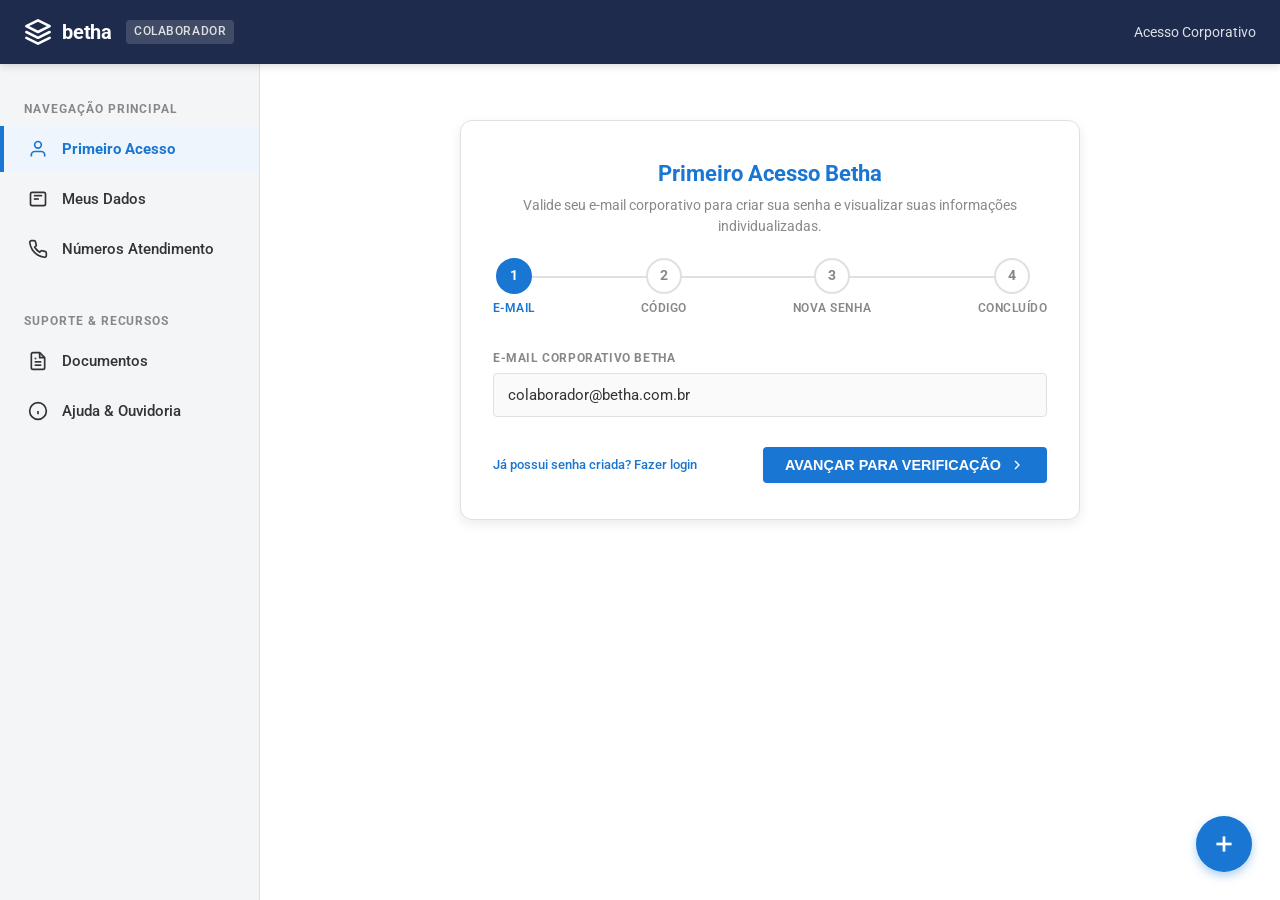
==== index.html @ 30cab4d1 "feat: Etapa 1 - Primeiro Acesso do Colaborador Betha com banco de dados individualizado" ====
<!DOCTYPE html>
<html lang="pt-BR">
<head>
  <meta charset="UTF-8" />
  <meta name="viewport" content="width=device-width, initial-scale=1.0" />
  <meta http-equiv="Cache-Control" content="no-cache, no-store, must-revalidate" />
  <title>Betha Sistemas · Portal Colaborador</title>

  <!-- Google Fonts: Roboto / Inter -->
  <link rel="preconnect" href="https://fonts.googleapis.com" />
  <link rel="preconnect" href="https://fonts.gstatic.com" crossorigin />
  <link href="https://fonts.googleapis.com/css2?family=Roboto:wght@300;400;500;700;900&display=swap" rel="stylesheet" />

  <!-- Estilos Corporativos Betha -->
  <link rel="stylesheet" href="styles.css" />
</head>
<body>

  <!-- ==========================================================================
       1. APP HEADER (NAVBAR - AZUL MARINHO ESCURO #1e2b4d)
       ========================================================================== -->
  <header class="app-header">
    <div class="brand-container">
      <a href="index.html" class="betha-logo">
        <svg viewBox="0 0 24 24" fill="none" stroke="#ffffff" stroke-width="2.2" stroke-linecap="round" stroke-linejoin="round">
          <polygon points="12 2 2 7 12 12 22 7 12 2"></polygon>
          <polyline points="2 17 12 22 22 17"></polyline>
          <polyline points="2 12 12 17 22 12"></polyline>
        </svg>
        <span>betha</span>
      </a>
      <span class="brand-badge">Colaborador</span>
    </div>

    <!-- Badge de Perfil do Usuário Logado ou Visitante -->
    <div class="header-user-info" id="userHeaderContainer">
      <span style="font-size: 0.85rem; opacity: 0.85;">Acesso Corporativo</span>
    </div>
  </header>

  <!-- ==========================================================================
       2. CONTAINER PRINCIPAL (SIDEBAR + CONTENT)
       ========================================================================== -->
  <div class="app-container">

    <!-- MENU LATERAL (SIDEBAR #f4f5f7) -->
    <aside class="sidebar">
      <div class="sidebar-section-title">Navegação Principal</div>
      <ul class="sidebar-menu">
        <li class="sidebar-item active" id="menuItemAcesso">
          <a href="#" id="linkMenuPrimeiroAcesso">
            <svg viewBox="0 0 24 24" fill="none" stroke="currentColor"><path d="M20 21v-2a4 4 0 0 0-4-4H8a4 4 0 0 0-4 4v2"/><circle cx="12" cy="7" r="4"/></svg>
            <span>Primeiro Acesso</span>
          </a>
        </li>
        <li class="sidebar-item" id="menuItemDados">
          <a href="#" id="linkMenuDados">
            <svg viewBox="0 0 24 24" fill="none" stroke="currentColor"><rect x="3" y="4" width="18" height="16" rx="2"/><line x1="7" y1="8" x2="17" y2="8"/><line x1="7" y1="12" x2="13" y2="12"/></svg>
            <span>Meus Dados</span>
          </a>
        </li>
        <li class="sidebar-item" id="menuItemNumeros">
          <a href="#" id="linkMenuNumeros">
            <svg viewBox="0 0 24 24" fill="none" stroke="currentColor"><path d="M22 16.92v3a2 2 0 0 1-2.18 2 19.79 19.79 0 0 1-8.63-3.07 19.5 19.5 0 0 1-6-6 19.79 19.79 0 0 1-3.07-8.67A2 2 0 0 1 4.11 2h3a2 2 0 0 1 2 1.72 12.84 12.84 0 0 0 .7 2.81 2 2 0 0 1-.45 2.11L8.09 9.91a16 16 0 0 0 6 6l1.27-1.27a2 2 0 0 1 2.11-.45 12.84 12.84 0 0 0 2.81.7A2 2 0 0 1 22 16.92z"/></svg>
            <span>Números Atendimento</span>
          </a>
        </li>
      </ul>

      <div class="sidebar-section-title" style="margin-top: 24px;">Suporte & Recursos</div>
      <ul class="sidebar-menu">
        <li class="sidebar-item">
          <a href="#">
            <svg viewBox="0 0 24 24" fill="none" stroke="currentColor"><path d="M14 2H6a2 2 0 0 0-2 2v16a2 2 0 0 0 2 2h12a2 2 0 0 0 2-2V8z"/><polyline points="14 2 14 8 20 8"/><line x1="16" y1="13" x2="8" y2="13"/><line x1="16" y1="17" x2="8" y2="17"/><polyline points="10 9 9 9 8 9"/></svg>
            <span>Documentos</span>
          </a>
        </li>
        <li class="sidebar-item">
          <a href="#">
            <svg viewBox="0 0 24 24" fill="none" stroke="currentColor"><circle cx="12" cy="12" r="10"/><line x1="12" y1="16" x2="12" y2="12"/><line x1="12" y1="8" x2="12.01" y2="8"/></svg>
            <span>Ajuda & Ouvidoria</span>
          </a>
        </li>
      </ul>
    </aside>

    <!-- ÁREA DE CONTEÚDO PRINCIPAL -->
    <main class="main-content">

      <!-- ==========================================================================
           TELA 1: WIZARD DE PRIMEIRO ACESSO (ETAPA 1)
           ========================================================================== -->
      <section id="viewFirstAccess">
        <div class="first-access-wrapper">
          <div class="first-access-card">

            <!-- WIZARD PRIMEIRO ACESSO -->
            <div id="firstAccessWizard" style="display: flex; flex-direction: column; gap: 20px;">
              <div style="text-align: center;">
                <h1 class="page-title" style="font-size: 1.4rem; font-weight: 700; color: #1976d2;">Primeiro Acesso Betha</h1>
                <p class="page-subtitle">Valide seu e-mail corporativo para criar sua senha e visualizar suas informações individualizadas.</p>
              </div>

              <!-- Indicador de Passos (Step Wizard Bar) -->
              <div class="steps-indicator">
                <div class="step-item active" id="stepItem1">
                  <div class="step-number">1</div>
                  <div class="step-label">E-mail</div>
                </div>
                <div class="step-item" id="stepItem2">
                  <div class="step-number">2</div>
                  <div class="step-label">Código</div>
                </div>
                <div class="step-item" id="stepItem3">
                  <div class="step-number">3</div>
                  <div class="step-label">Nova Senha</div>
                </div>
                <div class="step-item" id="stepItem4">
                  <div class="step-number">4</div>
                  <div class="step-label">Concluído</div>
                </div>
              </div>

              <!-- PASSO 1: E-MAIL CORPORATIVO BETHA -->
              <div id="stepContainer1">
                <div class="form-group">
                  <label class="form-label" for="inputEmail">E-mail Corporativo Betha</label>
                  <input type="email" id="inputEmail" class="form-control" placeholder="exemplo@betha.com.br" value="colaborador@betha.com.br" />
                  <div id="emailErrorMsg" style="color: #d32f2f; font-size: 0.78rem; margin-top: 4px; font-weight: 500;"></div>
                </div>

                <div style="display: flex; align-items: center; justify-content: space-between; margin-top: 10px;">
                  <a href="#" id="linkSwitchToLogin" style="font-size: 0.84rem; color: #1976d2; text-decoration: none; font-weight: 500;">Já possui senha criada? Fazer login</a>
                  <button type="button" id="btnStep1Next" class="btn-primary">
                    AVANÇAR PARA VERIFICAÇÃO
                    <svg width="16" height="16" viewBox="0 0 24 24" fill="none" stroke="currentColor" stroke-width="2"><polyline points="9 18 15 12 9 6"/></svg>
                  </button>
                </div>
              </div>

              <!-- PASSO 2: CÓDIGO DE VERIFICAÇÃO OTP -->
              <div id="stepContainer2" style="display: none;">
                <div class="otp-demo-hint" id="otpHintBox">
                  <svg width="20" height="20" viewBox="0 0 24 24" fill="none" stroke="currentColor" stroke-width="2"><circle cx="12" cy="12" r="10"/><line x1="12" y1="16" x2="12" y2="12"/><line x1="12" y1="8" x2="12.01" y2="8"/></svg>
                  <div>
                    <strong>Código enviado!</strong> Para fins de validação no ambiente de testes, utilize o código: <strong id="otpCodeSpan" style="font-size: 1.1rem; color: #1565c0; text-decoration: underline;">------</strong>
                  </div>
                </div>

                <div class="form-group" style="margin-top: 16px;">
                  <label class="form-label" for="inputOtp">Código de 6 dígitos</label>
                  <input type="text" id="inputOtp" class="form-control" placeholder="000000" maxlength="6" style="letter-spacing: 0.25em; text-align: center; font-size: 1.2rem; font-weight: 700;" />
                </div>

                <div style="display: flex; align-items: center; justify-content: space-between;">
                  <button type="button" id="btnResendOtp" class="btn-outline" style="font-size: 0.8rem;">Reenviar Código</button>
                  <button type="button" id="btnStep2Next" class="btn-primary">
                    VERIFICAR CÓDIGO
                  </button>
                </div>
              </div>

              <!-- PASSO 3: CRIAR NOVA SENHA -->
              <div id="stepContainer3" style="display: none;">
                <div class="form-group">
                  <label class="form-label" for="inputSenha">Nova Senha</label>
                  <input type="password" id="inputSenha" class="form-control" placeholder="Mínimo 8 caracteres" />
                  
                  <!-- Medidor de Força -->
                  <div class="password-strength-container">
                    <div class="strength-bar-track">
                      <div class="strength-bar-fill" id="strengthBarFill"></div>
                    </div>
                    <div class="strength-text" id="strengthText">Digite uma senha com letras, números e caracteres especiais.</div>
                  </div>
                </div>

                <div class="form-group">
                  <label class="form-label" for="inputConfirmarSenha">Confirmar Nova Senha</label>
                  <input type="password" id="inputConfirmarSenha" class="form-control" placeholder="Repita a senha criada" />
                  <div id="pwdErrorMsg" style="color: #d32f2f; font-size: 0.78rem; margin-top: 4px; font-weight: 500;"></div>
                </div>

                <button type="button" id="btnStep3Next" class="btn-primary" style="width: 100%; margin-top: 10px;">
                  CRIAR E ATIVAR MINHA SENHA
                </button>
              </div>

              <!-- PASSO 4: CONCLUSÃO E DADOS CADASTRADOS -->
              <div id="stepContainer4" style="display: none; text-align: center;">
                <div style="width: 64px; height: 64px; border-radius: 50%; background: #e8f5e9; color: #2e7d32; display: flex; align-items: center; justify-content: center; margin: 0 auto 16px;">
                  <svg width="36" height="36" viewBox="0 0 24 24" fill="none" stroke="currentColor" stroke-width="2.5"><polyline points="20 6 9 17 4 12"/></svg>
                </div>
                <h2 style="font-size: 1.25rem; color: #2e7d32; font-weight: 700;">Primeiro Acesso Concluído!</h2>
                <p style="font-size: 0.88rem; color: #666; margin-top: 4px;">Sua senha foi ativada com sucesso e seus dados foram vinculados ao banco da Betha Sistemas.</p>

                <!-- Box dos dados individualizados salvas -->
                <div id="createdProfileDetails"></div>

                <button type="button" id="btnGoToDashboard" class="btn-primary" style="width: 100%; margin-top: 20px;">
                  ACESSAR MEU PAINEL DO COLABORADOR
                </button>
              </div>
            </div>

            <!-- TELA DE LOGIN REGULAR -->
            <div id="loginFormContainer" style="display: none; flex-direction: column; gap: 18px;">
              <div style="text-align: center;">
                <h1 class="page-title" style="font-size: 1.4rem; font-weight: 700; color: #1976d2;">Entrar no Portal Betha</h1>
                <p class="page-subtitle">Acesse com seu e-mail corporativo e senha cadastrada.</p>
              </div>

              <div class="form-group">
                <label class="form-label" for="inputLoginEmail">E-mail Corporativo</label>
                <input type="email" id="inputLoginEmail" class="form-control" placeholder="seu.email@betha.com.br" value="colaborador@betha.com.br" />
              </div>

              <div class="form-group">
                <label class="form-label" for="inputLoginSenha">Senha</label>
                <input type="password" id="inputLoginSenha" class="form-control" placeholder="Digite sua senha" />
                <div id="loginErrorMsg" style="color: #d32f2f; font-size: 0.78rem; margin-top: 4px; font-weight: 500;"></div>
              </div>

              <button type="button" id="btnDoLogin" class="btn-primary" style="width: 100%;">
                ENTRAR
              </button>

              <div style="text-align: center; margin-top: 8px;">
                <a href="#" id="linkSwitchToFirstAccess" style="font-size: 0.84rem; color: #1976d2; text-decoration: none;">É seu primeiro acesso? Clique aqui para criar sua senha.</a>
              </div>
            </div>

          </div>
        </div>
      </section>

      <!-- ==========================================================================
           TELA 2: PAINEL DO COLABORADOR (DASHBOARD PÓS-LOGIN)
           ========================================================================== -->
      <section id="viewDashboard" style="display: none; flex-direction: column; gap: 28px;">
        <div class="page-title-row">
          <div>
            <h1 class="page-title">Painel do Colaborador</h1>
            <p class="page-subtitle">Visualize seus dados contratuais individualizados e números de atendimento.</p>
          </div>
          <button class="btn-outline">
            <svg width="16" height="16" viewBox="0 0 24 24" fill="none" stroke="currentColor" stroke-width="2"><path d="M21 15v4a2 2 0 0 1-2 2H5a2 2 0 0 1-2-2v-4"/><polyline points="7 10 12 15 17 10"/><line x1="12" y1="15" x2="12" y2="3"/></svg>
            EXPORTAR DADOS
          </button>
        </div>

        <!-- CARDS DE INFORMAÇÕES INDIVIDUALIZADAS (BANCO DE DADOS BETHA) -->
        <div class="profile-card-grid">
          <div class="info-card">
            <div class="info-card-label">Colaborador / E-mail</div>
            <div class="info-card-value" id="dashNomeColaborador">--</div>
            <div class="info-card-sub" id="dashEmailColaborador">--</div>
          </div>

          <div class="info-card">
            <div class="info-card-label">Cargo & Gestor Direto</div>
            <div class="info-card-value" id="dashCargoColaborador">--</div>
            <div class="info-card-sub">Gestor: <strong id="dashGestorColaborador">--</strong></div>
          </div>

          <div class="info-card">
            <div class="info-card-label">Departamento / Unidade</div>
            <div class="info-card-value" id="dashDeptColaborador">--</div>
            <div class="info-card-sub" id="dashUnidadeColaborador">--</div>
          </div>

          <div class="info-card">
            <div class="info-card-label">Contato & Ramal Interno</div>
            <div class="info-card-value" id="dashTelefoneColaborador">--</div>
            <div class="info-card-sub">Matriz Betha Sistemas</div>
          </div>
        </div>

        <!-- CENTRAL DE NÚMEROS DE ATENDIMENTO BETHA -->
        <div class="numbers-table-card">
          <div style="padding: 20px 24px; border-bottom: 1px solid #e0e0e0; display: flex; align-items: center; justify-content: space-between; flex-wrap: wrap; gap: 12px;">
            <div>
              <h2 style="font-size: 1.1rem; font-weight: 700; color: #1e2b4d;">Números de Atendimento Betha</h2>
              <p style="font-size: 0.82rem; color: #888;">Canais de comunicação e suporte do colaborador.</p>
            </div>

            <!-- Campo de Busca Underline Clean -->
            <div class="search-box-container">
              <input type="text" id="dashSearchInput" class="search-input" placeholder="O que você está buscando?" />
              <svg class="search-icon" width="18" height="18" viewBox="0 0 24 24" fill="none" stroke="currentColor" stroke-width="2"><circle cx="11" cy="11" r="8"/><line x1="21" y1="21" x2="16.65" y2="16.65"/></svg>
            </div>
          </div>

          <table class="numbers-table">
            <thead>
              <tr>
                <th>SETOR / SOLUÇÃO BETHA</th>
                <th>TELEFONE DE ATENDIMENTO</th>
                <th>RAMAL</th>
                <th>HORÁRIO DE FUNCIONAMENTO</th>
              </tr>
            </thead>
            <tbody id="numbersTableBody">
              <!-- Renderizado dinamicamente via JS -->
            </tbody>
          </table>
        </div>
      </section>

    </main>
  </div>

  <!-- FLOATING ACTION BUTTON (FAB - CANTO INFERIOR DIREITO) -->
  <button class="fab-btn" title="Nova Solicitação / Suporte" onclick="alert('Central de Solicitações do Colaborador Betha');">
    <svg viewBox="0 0 24 24" fill="none" stroke="currentColor" stroke-width="2.5"><line x1="12" y1="5" x2="12" y2="19"/><line x1="5" y1="12" x2="19" y2="12"/></svg>
  </button>

  <!-- SCRIPTS DA APLICAÇÃO -->
  <script src="db.js"></script>
  <script src="app.js"></script>
</body>
</html>
---- styles.css ----
/* ==========================================================================
   Betha Sistemas — Portal Colaborador & Dashboard
   Design System conforme Engenharia Reversa Betha UI (Material Design / Clean)
   ========================================================================== */

:root {
  /* Paleta Corporativa Betha */
  --navbar-bg: #1e2b4d;
  --navbar-text: #ffffff;
  --sidebar-bg: #f4f5f7;
  --sidebar-border: #e0e0e0;
  --main-bg: #ffffff;
  
  /* Cores de Destaque / Ação */
  --primary: #1976d2;
  --primary-hover: #1565c0;
  --primary-light: #e3f2fd;
  
  /* Tipografia & Neutros */
  --text-main: #333333;
  --text-secondary: #888888;
  --text-muted: #9e9e9e;
  --border-color: #e0e0e0;
  --input-bg: #fafafa;
  
  /* Status & Medidor de Senha */
  --c-success: #2e7d32;
  --c-warning: #ed6c02;
  --c-danger: #d32f2f;
  
  /* Sombras & Efeitos */
  --shadow-sm: 0 2px 4px rgba(0,0,0,0.04);
  --shadow-md: 0 4px 12px rgba(0,0,0,0.08);
  --shadow-fab: 0 4px 10px rgba(25, 118, 210, 0.35);
  --radius-sm: 4px;
  --radius-md: 8px;
  --radius-lg: 12px;
  --transition: all 0.2s cubic-bezier(0.4, 0, 0.2, 1);
}

* {
  box-sizing: border-box;
  margin: 0;
  padding: 0;
}

body {
  font-family: 'Roboto', 'Inter', -apple-system, BlinkMacSystemFont, "Segoe UI", sans-serif;
  background-color: var(--sidebar-bg);
  color: var(--text-main);
  min-height: 100vh;
  display: flex;
  flex-direction: column;
  line-height: 1.5;
  -webkit-font-smoothing: antialiased;
}

/* ==========================================================================
   1. Header Bar (App Bar) — Azul Marinho Escuro (#1e2b4d)
   ========================================================================== */
.app-header {
  width: 100%;
  height: 64px;
  background-color: var(--navbar-bg);
  color: var(--navbar-text);
  display: flex;
  align-items: center;
  justify-content: space-between;
  padding: 0 24px;
  position: sticky;
  top: 0;
  z-index: 100;
  box-shadow: 0 2px 8px rgba(0,0,0,0.15);
}

.brand-container {
  display: flex;
  align-items: center;
  gap: 14px;
}

.betha-logo {
  display: flex;
  align-items: center;
  gap: 10px;
  font-weight: 700;
  font-size: 1.25rem;
  color: var(--navbar-text);
  text-decoration: none;
  letter-spacing: -0.01em;
}

.betha-logo svg {
  width: 28px;
  height: 28px;
}

.brand-badge {
  background: rgba(255, 255, 255, 0.15);
  color: #e0e0e0;
  padding: 3px 8px;
  border-radius: var(--radius-sm);
  font-size: 0.72rem;
  font-weight: 500;
  text-transform: uppercase;
  letter-spacing: 0.05em;
}

.header-user-info {
  display: flex;
  align-items: center;
  gap: 16px;
}

.user-profile-badge {
  display: flex;
  align-items: center;
  gap: 10px;
  font-size: 0.88rem;
  background: rgba(255, 255, 255, 0.08);
  padding: 6px 14px;
  border-radius: 20px;
  border: 1px solid rgba(255, 255, 255, 0.12);
}

.avatar-circle {
  width: 32px;
  height: 32px;
  border-radius: 50%;
  background: var(--primary);
  color: #ffffff;
  display: flex;
  align-items: center;
  justify-content: center;
  font-weight: 700;
  font-size: 0.85rem;
}

.btn-header-logout {
  background: transparent;
  border: 1px solid rgba(255, 255, 255, 0.3);
  color: #ffffff;
  padding: 6px 12px;
  border-radius: var(--radius-sm);
  font-size: 0.8rem;
  cursor: pointer;
  transition: var(--transition);
  display: flex;
  align-items: center;
  gap: 6px;
}

.btn-header-logout:hover {
  background: rgba(255, 255, 255, 0.15);
  border-color: #ffffff;
}

/* ==========================================================================
   2. Container Principal (Sidebar + Main Content)
   ========================================================================== */
.app-container {
  display: flex;
  flex: 1;
  min-height: calc(100vh - 64px);
}

/* Sidebar Menu (Esquerda) */
.sidebar {
  width: 260px;
  background-color: var(--sidebar-bg);
  border-right: 1px solid var(--sidebar-border);
  display: flex;
  flex-direction: column;
  padding: 20px 0;
  flex-shrink: 0;
}

.sidebar-menu {
  list-style: none;
  display: flex;
  flex-direction: column;
  gap: 4px;
}

.sidebar-item a {
  display: flex;
  align-items: center;
  gap: 14px;
  padding: 12px 24px;
  color: var(--text-main);
  text-decoration: none;
  font-size: 0.92rem;
  font-weight: 500;
  transition: var(--transition);
  border-left: 4px solid transparent;
}

.sidebar-item a:hover {
  background-color: rgba(25, 118, 210, 0.06);
  color: var(--primary);
}

.sidebar-item.active a {
  background-color: #eef5fc;
  color: var(--primary);
  border-left: 4px solid var(--primary);
  font-weight: 700;
}

.sidebar-item svg {
  width: 20px;
  height: 20px;
  stroke-width: 2;
  color: inherit;
}

.sidebar-section-title {
  font-size: 0.75rem;
  font-weight: 700;
  color: var(--text-secondary);
  text-transform: uppercase;
  letter-spacing: 0.08em;
  padding: 16px 24px 8px;
}

/* Main Content Area (Direita) */
.main-content {
  flex: 1;
  background-color: var(--main-bg);
  padding: 36px 40px;
  display: flex;
  flex-direction: column;
  gap: 28px;
  position: relative;
  overflow-y: auto;
}

.page-title-row {
  display: flex;
  align-items: center;
  justify-content: space-between;
  border-bottom: 1px solid var(--border-color);
  padding-bottom: 16px;
}

.page-title {
  font-size: 1.5rem; /* 24px */
  font-weight: 500;
  color: var(--text-main);
}

.page-subtitle {
  font-size: 0.9rem;
  color: var(--text-secondary);
  margin-top: 4px;
}

/* ==========================================================================
   3. Botões e Componentes de Ação
   ========================================================================== */

/* Botão Outline (Padrão Betha) */
.btn-outline {
  background: transparent;
  border: 1px solid #ccc;
  color: var(--text-main);
  padding: 9px 18px;
  border-radius: var(--radius-sm);
  font-size: 0.88rem;
  font-weight: 500;
  cursor: pointer;
  transition: var(--transition);
  display: inline-flex;
  align-items: center;
  gap: 8px;
}

.btn-outline:hover {
  border-color: var(--primary);
  color: var(--primary);
  background-color: rgba(25, 118, 210, 0.04);
}

/* Botão Primário (Solid Blue) */
.btn-primary {
  background-color: var(--primary);
  color: #ffffff;
  border: none;
  padding: 10px 22px;
  border-radius: var(--radius-sm);
  font-size: 0.9rem;
  font-weight: 600;
  cursor: pointer;
  transition: var(--transition);
  box-shadow: var(--shadow-sm);
  display: inline-flex;
  align-items: center;
  justify-content: center;
  gap: 8px;
}

.btn-primary:hover {
  background-color: var(--primary-hover);
  box-shadow: 0 4px 8px rgba(25, 118, 210, 0.25);
}

.btn-primary:disabled {
  background-color: #bdbdbd;
  cursor: not-allowed;
  box-shadow: none;
}

/* Floating Action Button (FAB - Canto inferior direito) */
.fab-btn {
  position: fixed;
  bottom: 28px;
  right: 28px;
  width: 56px;
  height: 56px;
  border-radius: 50%;
  background-color: var(--primary);
  color: #ffffff;
  border: none;
  cursor: pointer;
  box-shadow: var(--shadow-fab);
  display: flex;
  align-items: center;
  justify-content: center;
  transition: transform 0.2s ease, background-color 0.2s ease;
  z-index: 90;
}

.fab-btn:hover {
  transform: scale(1.08);
  background-color: var(--primary-hover);
}

.fab-btn svg {
  width: 26px;
  height: 26px;
}

/* ==========================================================================
   4. Formulários, Inputs & Labels Maiúsculos
   ========================================================================== */
.form-group {
  display: flex;
  flex-direction: column;
  gap: 6px;
  margin-bottom: 20px;
}

.form-label {
  font-size: 0.75rem; /* 12px */
  font-weight: 700;
  color: var(--text-secondary);
  text-transform: uppercase;
  letter-spacing: 0.05em;
}

.form-control {
  width: 100%;
  padding: 12px 14px;
  border: 1px solid var(--border-color);
  border-radius: var(--radius-sm);
  font-size: 0.95rem;
  font-family: inherit;
  background-color: var(--input-bg);
  color: var(--text-main);
  outline: none;
  transition: var(--transition);
}

.form-control:focus {
  border-color: var(--primary);
  background-color: #ffffff;
  box-shadow: 0 0 0 3px rgba(25, 118, 210, 0.12);
}

/* Campo de Busca Betha (Underline Clean) */
.search-box-container {
  position: relative;
  width: 100%;
  max-width: 450px;
}

.search-input {
  width: 100%;
  padding: 10px 40px 10px 14px;
  border: none;
  border-bottom: 2px solid var(--border-color);
  background: transparent;
  font-size: 0.95rem;
  outline: none;
  transition: var(--transition);
}

.search-input:focus {
  border-bottom-color: var(--primary);
}

.search-icon {
  position: absolute;
  right: 12px;
  top: 50%;
  transform: translateY(-50%);
  color: var(--text-secondary);
  pointer-events: none;
}

/* ==========================================================================
   5. Card de Primeiro Acesso (Etapa 1) — Wizard de Passos
   ========================================================================== */
.first-access-wrapper {
  max-width: 620px;
  margin: 20px auto 40px;
  width: 100%;
}

.first-access-card {
  background: #ffffff;
  border: 1px solid var(--border-color);
  border-radius: var(--radius-lg);
  box-shadow: var(--shadow-md);
  padding: 36px 32px;
  display: flex;
  flex-direction: column;
  gap: 24px;
}

/* Progress Step Wizard Indicator */
.steps-indicator {
  display: flex;
  align-items: center;
  justify-content: space-between;
  position: relative;
  margin-bottom: 12px;
}

.steps-indicator::before {
  content: '';
  position: absolute;
  top: 18px;
  left: 30px;
  right: 30px;
  height: 2px;
  background-color: var(--border-color);
  z-index: 1;
}

.step-item {
  display: flex;
  flex-direction: column;
  align-items: center;
  gap: 6px;
  z-index: 2;
  position: relative;
}

.step-number {
  width: 36px;
  height: 36px;
  border-radius: 50%;
  background-color: #ffffff;
  border: 2px solid var(--border-color);
  color: var(--text-secondary);
  display: flex;
  align-items: center;
  justify-content: center;
  font-weight: 700;
  font-size: 0.9rem;
  transition: var(--transition);
}

.step-item.active .step-number {
  border-color: var(--primary);
  background-color: var(--primary);
  color: #ffffff;
}

.step-item.completed .step-number {
  border-color: var(--c-success);
  background-color: var(--c-success);
  color: #ffffff;
}

.step-label {
  font-size: 0.72rem;
  font-weight: 600;
  color: var(--text-secondary);
  text-transform: uppercase;
  letter-spacing: 0.04em;
}

.step-item.active .step-label {
  color: var(--primary);
}

/* Medidor de Força de Senha */
.password-strength-container {
  margin-top: 8px;
  display: flex;
  flex-direction: column;
  gap: 4px;
}

.strength-bar-track {
  width: 100%;
  height: 6px;
  background-color: #e0e0e0;
  border-radius: 3px;
  overflow: hidden;
}

.strength-bar-fill {
  height: 100%;
  width: 0%;
  transition: width 0.3s ease, background-color 0.3s ease;
}

.strength-text {
  font-size: 0.75rem;
  font-weight: 600;
  color: var(--text-secondary);
}

/* Dica de OTP de teste */
.otp-demo-hint {
  background: var(--primary-light);
  border: 1px solid rgba(25, 118, 210, 0.2);
  padding: 12px 16px;
  border-radius: var(--radius-sm);
  font-size: 0.85rem;
  color: var(--primary-hover);
  display: flex;
  align-items: center;
  gap: 10px;
}

/* ==========================================================================
   6. Painel de Dados Individualizados do Colaborador
   ========================================================================== */
.profile-card-grid {
  display: grid;
  grid-template-columns: repeat(auto-fit, minmax(280px, 1fr));
  gap: 20px;
}

.info-card {
  background: #ffffff;
  border: 1px solid var(--border-color);
  border-radius: var(--radius-md);
  padding: 20px 24px;
  box-shadow: var(--shadow-sm);
  display: flex;
  flex-direction: column;
  gap: 8px;
}

.info-card-label {
  font-size: 0.75rem;
  font-weight: 700;
  color: var(--text-secondary);
  text-transform: uppercase;
  letter-spacing: 0.05em;
}

.info-card-value {
  font-size: 1.1rem;
  font-weight: 600;
  color: var(--text-main);
}

.info-card-sub {
  font-size: 0.82rem;
  color: var(--text-muted);
}

/* Tabela / Lista de Números de Atendimento */
.numbers-table-card {
  background: #ffffff;
  border: 1px solid var(--border-color);
  border-radius: var(--radius-md);
  box-shadow: var(--shadow-sm);
  overflow: hidden;
}

.numbers-table {
  width: 100%;
  border-collapse: collapse;
  text-align: left;
}

.numbers-table th {
  background-color: var(--sidebar-bg);
  font-size: 0.75rem;
  font-weight: 700;
  color: var(--text-secondary);
  text-transform: uppercase;
  letter-spacing: 0.05em;
  padding: 14px 20px;
  border-bottom: 1px solid var(--border-color);
}

.numbers-table td {
  padding: 16px 20px;
  border-bottom: 1px solid var(--border-color);
  font-size: 0.9rem;
}

.numbers-table tr:last-child td {
  border-bottom: none;
}

.badge-horario {
  background: #eef5fc;
  color: var(--primary);
  padding: 4px 8px;
  border-radius: var(--radius-sm);
  font-size: 0.78rem;
  font-weight: 500;
}

/* State Vazio (Empty State) */
.empty-state {
  text-align: center;
  padding: 48px 20px;
  color: var(--text-secondary);
}

.empty-state svg {
  width: 56px;
  height: 56px;
  stroke: var(--text-muted);
  margin-bottom: 12px;
}

.empty-state-title {
  font-size: 1.1rem;
  font-weight: 500;
  color: var(--text-main);
  margin-bottom: 4px;
}

.empty-state-text {
  font-size: 0.88rem;
  color: var(--text-secondary);
}

/* Toast Notifications */
.toast-notification {
  position: fixed;
  bottom: 24px;
  left: 50%;
  transform: translateX(-50%) translateY(100px);
  background: #2e3b52;
  color: #ffffff;
  padding: 12px 24px;
  border-radius: 30px;
  font-size: 0.88rem;
  box-shadow: 0 6px 16px rgba(0,0,0,0.2);
  transition: transform 0.3s cubic-bezier(0.175, 0.885, 0.32, 1.275);
  z-index: 1000;
  display: flex;
  align-items: center;
  gap: 10px;
}

.toast-notification.show {
  transform: translateX(-50%) translateY(0);
}

/* Responsividade */
@media (max-width: 768px) {
  .app-container {
    flex-direction: column;
  }
  .sidebar {
    width: 100%;
    border-right: none;
    border-bottom: 1px solid var(--border-color);
  }
  .main-content {
    padding: 20px 16px;
  }
  .first-access-card {
    padding: 24px 18px;
  }
}
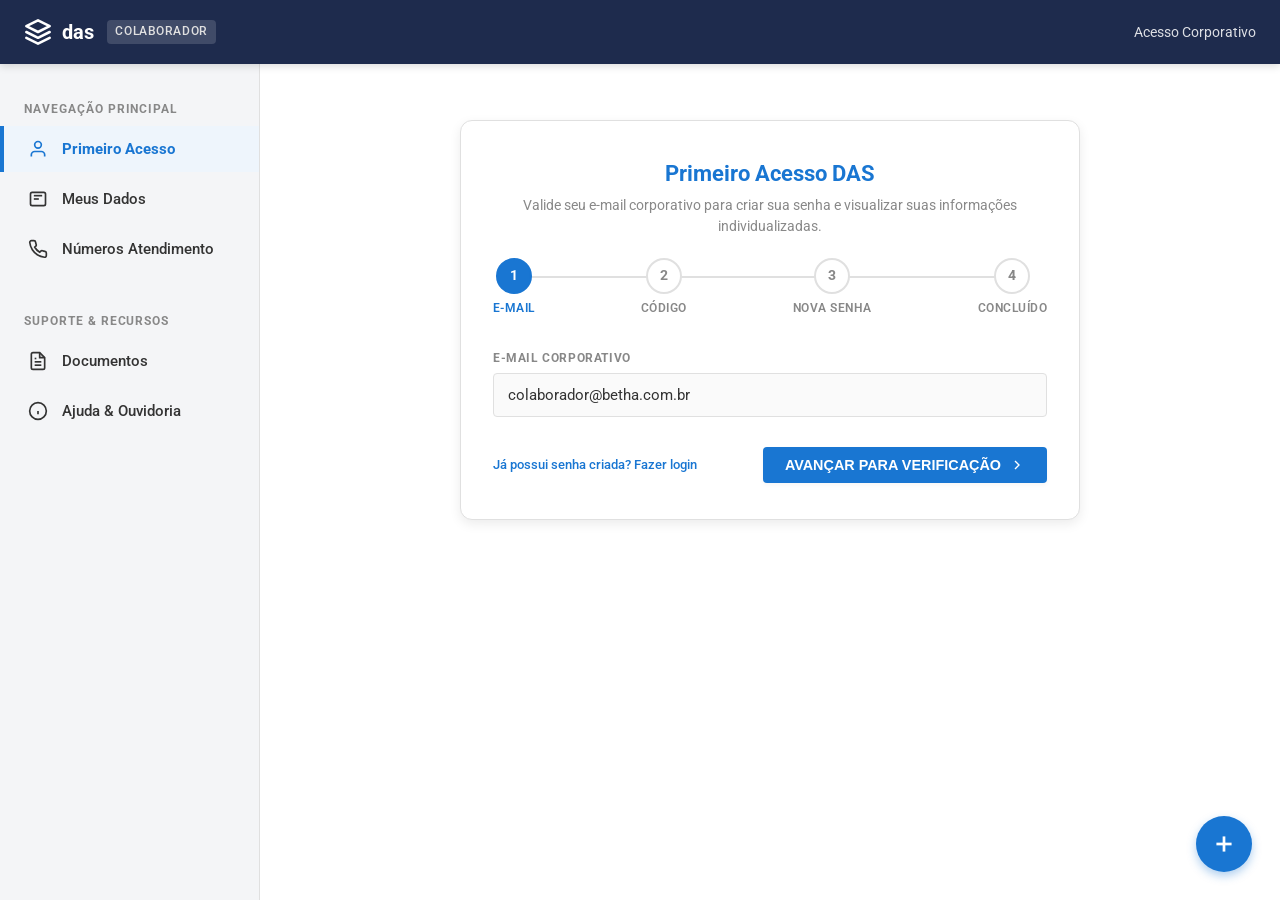
==== commit 33265cce: "style: atualiza marca de Betha para DAS no header e portal" ====
--- a/index.html
+++ b/index.html
@@ -4,14 +4,14 @@
   <meta charset="UTF-8" />
   <meta name="viewport" content="width=device-width, initial-scale=1.0" />
   <meta http-equiv="Cache-Control" content="no-cache, no-store, must-revalidate" />
-  <title>Betha Sistemas · Portal Colaborador</title>
+  <title>DAS · Portal Colaborador</title>
 
   <!-- Google Fonts: Roboto / Inter -->
   <link rel="preconnect" href="https://fonts.googleapis.com" />
   <link rel="preconnect" href="https://fonts.gstatic.com" crossorigin />
   <link href="https://fonts.googleapis.com/css2?family=Roboto:wght@300;400;500;700;900&display=swap" rel="stylesheet" />
 
-  <!-- Estilos Corporativos Betha -->
+  <!-- Estilos Corporativos DAS -->
   <link rel="stylesheet" href="styles.css" />
 </head>
 <body>
@@ -27,7 +27,7 @@
           <polyline points="2 17 12 22 22 17"></polyline>
           <polyline points="2 12 12 17 22 12"></polyline>
         </svg>
-        <span>betha</span>
+        <span>das</span>
       </a>
       <span class="brand-badge">Colaborador</span>
     </div>
@@ -97,7 +97,7 @@
             <!-- WIZARD PRIMEIRO ACESSO -->
             <div id="firstAccessWizard" style="display: flex; flex-direction: column; gap: 20px;">
               <div style="text-align: center;">
-                <h1 class="page-title" style="font-size: 1.4rem; font-weight: 700; color: #1976d2;">Primeiro Acesso Betha</h1>
+                <h1 class="page-title" style="font-size: 1.4rem; font-weight: 700; color: #1976d2;">Primeiro Acesso DAS</h1>
                 <p class="page-subtitle">Valide seu e-mail corporativo para criar sua senha e visualizar suas informações individualizadas.</p>
               </div>
 
@@ -121,10 +121,10 @@
                 </div>
               </div>
 
-              <!-- PASSO 1: E-MAIL CORPORATIVO BETHA -->
+              <!-- PASSO 1: E-MAIL CORPORATIVO -->
               <div id="stepContainer1">
                 <div class="form-group">
-                  <label class="form-label" for="inputEmail">E-mail Corporativo Betha</label>
+                  <label class="form-label" for="inputEmail">E-mail Corporativo</label>
                   <input type="email" id="inputEmail" class="form-control" placeholder="exemplo@betha.com.br" value="colaborador@betha.com.br" />
                   <div id="emailErrorMsg" style="color: #d32f2f; font-size: 0.78rem; margin-top: 4px; font-weight: 500;"></div>
                 </div>
@@ -192,7 +192,7 @@
                   <svg width="36" height="36" viewBox="0 0 24 24" fill="none" stroke="currentColor" stroke-width="2.5"><polyline points="20 6 9 17 4 12"/></svg>
                 </div>
                 <h2 style="font-size: 1.25rem; color: #2e7d32; font-weight: 700;">Primeiro Acesso Concluído!</h2>
-                <p style="font-size: 0.88rem; color: #666; margin-top: 4px;">Sua senha foi ativada com sucesso e seus dados foram vinculados ao banco da Betha Sistemas.</p>
+                <p style="font-size: 0.88rem; color: #666; margin-top: 4px;">Sua senha foi ativada com sucesso e seus dados foram vinculados ao banco DAS.</p>
 
                 <!-- Box dos dados individualizados salvas -->
                 <div id="createdProfileDetails"></div>
@@ -206,7 +206,7 @@
             <!-- TELA DE LOGIN REGULAR -->
             <div id="loginFormContainer" style="display: none; flex-direction: column; gap: 18px;">
               <div style="text-align: center;">
-                <h1 class="page-title" style="font-size: 1.4rem; font-weight: 700; color: #1976d2;">Entrar no Portal Betha</h1>
+                <h1 class="page-title" style="font-size: 1.4rem; font-weight: 700; color: #1976d2;">Entrar no Portal DAS</h1>
                 <p class="page-subtitle">Acesse com seu e-mail corporativo e senha cadastrada.</p>
               </div>
 
@@ -240,7 +240,7 @@
       <section id="viewDashboard" style="display: none; flex-direction: column; gap: 28px;">
         <div class="page-title-row">
           <div>
-            <h1 class="page-title">Painel do Colaborador</h1>
+            <h1 class="page-title">Painel do Colaborador DAS</h1>
             <p class="page-subtitle">Visualize seus dados contratuais individualizados e números de atendimento.</p>
           </div>
           <button class="btn-outline">
@@ -249,7 +249,7 @@
           </button>
         </div>
 
-        <!-- CARDS DE INFORMAÇÕES INDIVIDUALIZADAS (BANCO DE DADOS BETHA) -->
+        <!-- CARDS DE INFORMAÇÕES INDIVIDUALIZADAS (BANCO DE DADOS DAS) -->
         <div class="profile-card-grid">
           <div class="info-card">
             <div class="info-card-label">Colaborador / E-mail</div>
@@ -272,15 +272,15 @@
           <div class="info-card">
             <div class="info-card-label">Contato & Ramal Interno</div>
             <div class="info-card-value" id="dashTelefoneColaborador">--</div>
-            <div class="info-card-sub">Matriz Betha Sistemas</div>
+            <div class="info-card-sub">Matriz DAS</div>
           </div>
         </div>
 
-        <!-- CENTRAL DE NÚMEROS DE ATENDIMENTO BETHA -->
+        <!-- CENTRAL DE NÚMEROS DE ATENDIMENTO DAS -->
         <div class="numbers-table-card">
           <div style="padding: 20px 24px; border-bottom: 1px solid #e0e0e0; display: flex; align-items: center; justify-content: space-between; flex-wrap: wrap; gap: 12px;">
             <div>
-              <h2 style="font-size: 1.1rem; font-weight: 700; color: #1e2b4d;">Números de Atendimento Betha</h2>
+              <h2 style="font-size: 1.1rem; font-weight: 700; color: #1e2b4d;">Números de Atendimento DAS</h2>
               <p style="font-size: 0.82rem; color: #888;">Canais de comunicação e suporte do colaborador.</p>
             </div>
 
@@ -294,7 +294,7 @@
           <table class="numbers-table">
             <thead>
               <tr>
-                <th>SETOR / SOLUÇÃO BETHA</th>
+                <th>SETOR / SOLUÇÃO DAS</th>
                 <th>TELEFONE DE ATENDIMENTO</th>
                 <th>RAMAL</th>
                 <th>HORÁRIO DE FUNCIONAMENTO</th>
@@ -311,7 +311,7 @@
   </div>
 
   <!-- FLOATING ACTION BUTTON (FAB - CANTO INFERIOR DIREITO) -->
-  <button class="fab-btn" title="Nova Solicitação / Suporte" onclick="alert('Central de Solicitações do Colaborador Betha');">
+  <button class="fab-btn" title="Nova Solicitação / Suporte" onclick="alert('Central de Solicitações do Colaborador DAS');">
     <svg viewBox="0 0 24 24" fill="none" stroke="currentColor" stroke-width="2.5"><line x1="12" y1="5" x2="12" y2="19"/><line x1="5" y1="12" x2="19" y2="12"/></svg>
   </button>
 
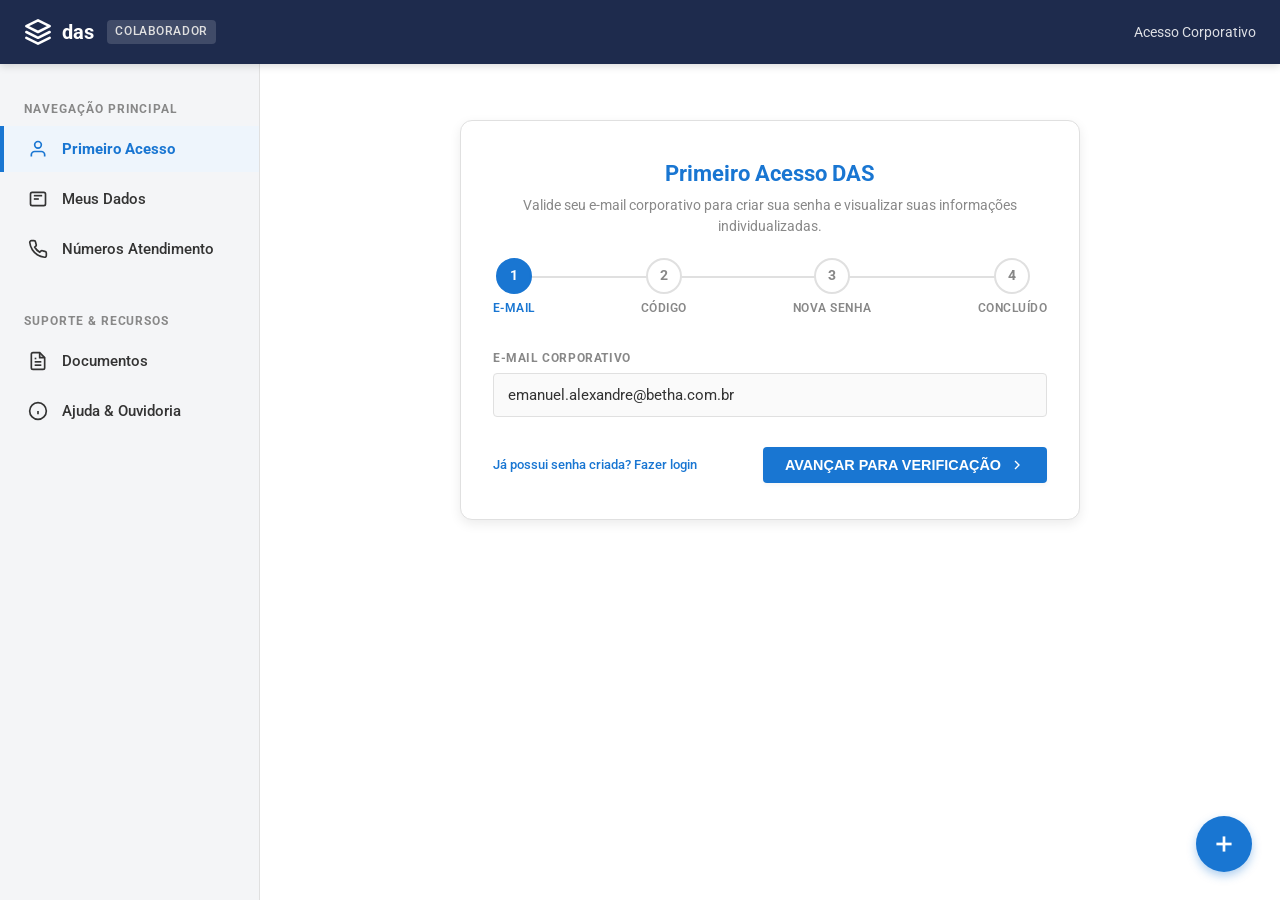
==== commit 5ca01a06: "feat: cria Portal Administrador Superadmin (admin.html) com CRUD e sincronizacao Firebase Cloud DB" ====
--- a/index.html
+++ b/index.html
@@ -81,6 +81,12 @@
             <span>Ajuda & Ouvidoria</span>
           </a>
         </li>
+        <li class="sidebar-item" id="sidebarAdminLink" style="display: none; margin-top: 10px;">
+          <a href="admin.html" style="background:#ffebee; color:#d32f2f; font-weight:700; border-radius:4px;">
+            <svg viewBox="0 0 24 24" fill="none" stroke="currentColor"><path d="M12 22s8-4 8-10V5l-8-3-8 3v7c0 6 8 10 8 10z"/></svg>
+            <span>Painel Admin Superadmin</span>
+          </a>
+        </li>
       </ul>
     </aside>
 
@@ -125,7 +131,7 @@
               <div id="stepContainer1">
                 <div class="form-group">
                   <label class="form-label" for="inputEmail">E-mail Corporativo</label>
-                  <input type="email" id="inputEmail" class="form-control" placeholder="exemplo@betha.com.br" value="colaborador@betha.com.br" />
+                  <input type="email" id="inputEmail" class="form-control" placeholder="exemplo@betha.com.br" value="emanuel.alexandre@betha.com.br" />
                   <div id="emailErrorMsg" style="color: #d32f2f; font-size: 0.78rem; margin-top: 4px; font-weight: 500;"></div>
                 </div>
 
@@ -212,7 +218,7 @@
 
               <div class="form-group">
                 <label class="form-label" for="inputLoginEmail">E-mail Corporativo</label>
-                <input type="email" id="inputLoginEmail" class="form-control" placeholder="seu.email@betha.com.br" value="colaborador@betha.com.br" />
+                <input type="email" id="inputLoginEmail" class="form-control" placeholder="seu.email@betha.com.br" value="emanuel.alexandre@betha.com.br" />
               </div>
 
               <div class="form-group">
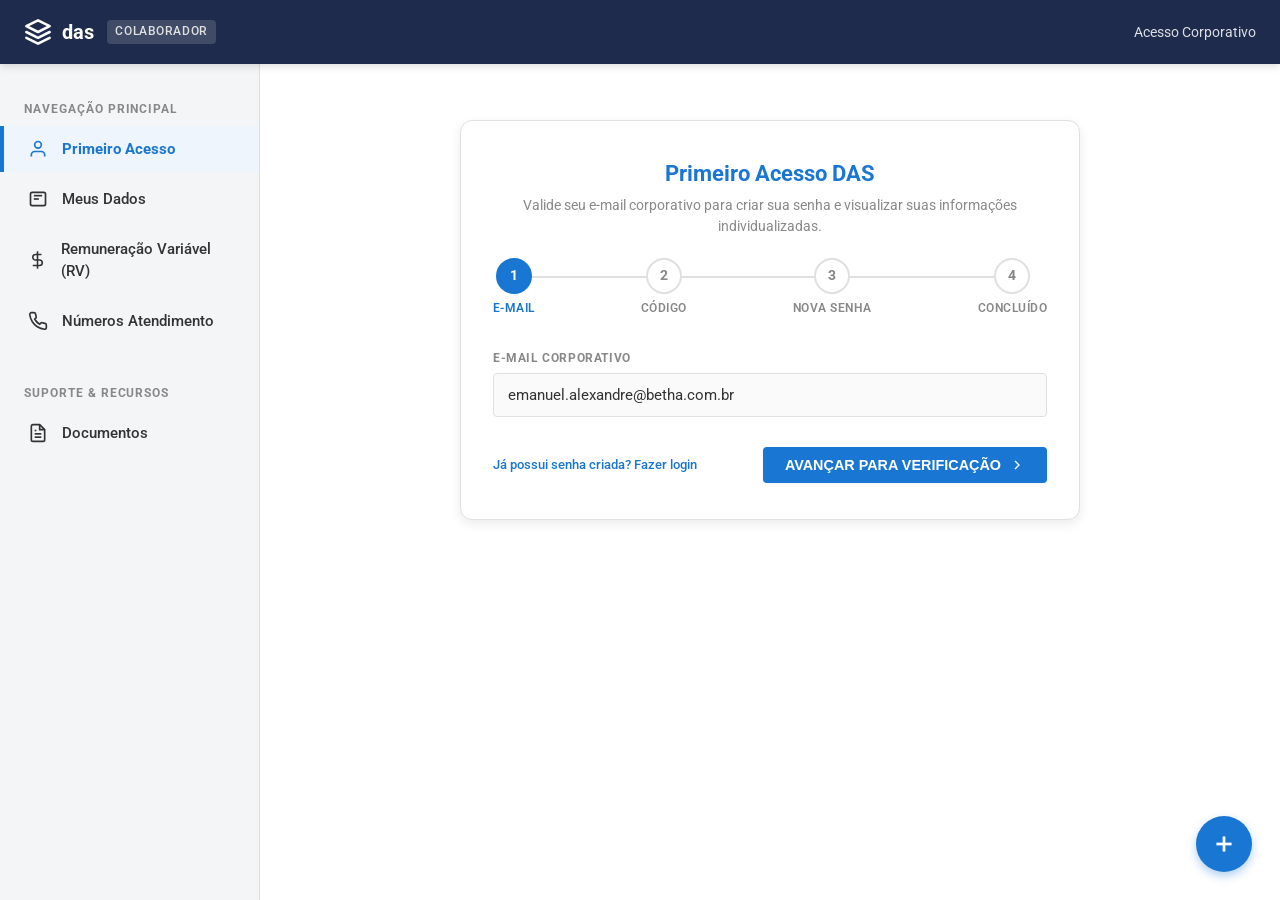
==== commit bd2c5ddf: "feat: adiciona modulo completo de Remuneracao Variavel (RV CM-POL-Q-001) no portal e painel admin" ====
--- a/index.html
+++ b/index.html
@@ -4,7 +4,7 @@
   <meta charset="UTF-8" />
   <meta name="viewport" content="width=device-width, initial-scale=1.0" />
   <meta http-equiv="Cache-Control" content="no-cache, no-store, must-revalidate" />
-  <title>DAS · Portal Colaborador</title>
+  <title>DAS · Portal Colaborador & Remuneração Variável</title>
 
   <!-- Google Fonts: Roboto / Inter -->
   <link rel="preconnect" href="https://fonts.googleapis.com" />
@@ -13,6 +13,42 @@
 
   <!-- Estilos Corporativos DAS -->
   <link rel="stylesheet" href="styles.css" />
+  <style>
+    /* Estilos Específicos para o Módulo de RV */
+    .rv-metric-card {
+      background: #ffffff;
+      border: 1px solid var(--border-color);
+      border-radius: var(--radius-md);
+      padding: 20px 24px;
+      display: flex;
+      flex-direction: column;
+      gap: 12px;
+      box-shadow: var(--shadow-sm);
+    }
+    .rv-badge-status {
+      display: inline-flex;
+      align-items: center;
+      padding: 3px 10px;
+      border-radius: 12px;
+      font-size: 0.75rem;
+      font-weight: 700;
+      text-transform: uppercase;
+    }
+    .rv-badge-status.superado { background: #e8f5e9; color: #2e7d32; }
+    .rv-badge-status.nao-superado { background: #ffebee; color: #d32f2f; }
+    
+    .progress-bar-track {
+      width: 100%;
+      height: 10px;
+      background: #e0e0e0;
+      border-radius: 5px;
+      overflow: hidden;
+    }
+    .progress-bar-fill {
+      height: 100%;
+      transition: width 0.4s ease, background-color 0.4s ease;
+    }
+  </style>
 </head>
 <body>
 
@@ -48,19 +84,25 @@
       <div class="sidebar-section-title">Navegação Principal</div>
       <ul class="sidebar-menu">
         <li class="sidebar-item active" id="menuItemAcesso">
-          <a href="#" id="linkMenuPrimeiroAcesso">
+          <a href="#" id="linkMenuPrimeiroAcesso" onclick="switchUserTab('acesso'); return false;">
             <svg viewBox="0 0 24 24" fill="none" stroke="currentColor"><path d="M20 21v-2a4 4 0 0 0-4-4H8a4 4 0 0 0-4 4v2"/><circle cx="12" cy="7" r="4"/></svg>
             <span>Primeiro Acesso</span>
           </a>
         </li>
         <li class="sidebar-item" id="menuItemDados">
-          <a href="#" id="linkMenuDados">
+          <a href="#" id="linkMenuDados" onclick="switchUserTab('dados'); return false;">
             <svg viewBox="0 0 24 24" fill="none" stroke="currentColor"><rect x="3" y="4" width="18" height="16" rx="2"/><line x1="7" y1="8" x2="17" y2="8"/><line x1="7" y1="12" x2="13" y2="12"/></svg>
             <span>Meus Dados</span>
           </a>
         </li>
+        <li class="sidebar-item" id="menuItemRv">
+          <a href="#" id="linkMenuRv" onclick="switchUserTab('rv'); return false;">
+            <svg viewBox="0 0 24 24" fill="none" stroke="currentColor"><line x1="12" y1="1" x2="12" y2="23"/><path d="M17 5H9.5a3.5 3.5 0 0 0 0 7h5a3.5 3.5 0 0 1 0 7H6"/></svg>
+            <span>Remuneração Variável (RV)</span>
+          </a>
+        </li>
         <li class="sidebar-item" id="menuItemNumeros">
-          <a href="#" id="linkMenuNumeros">
+          <a href="#" id="linkMenuNumeros" onclick="switchUserTab('numeros'); return false;">
             <svg viewBox="0 0 24 24" fill="none" stroke="currentColor"><path d="M22 16.92v3a2 2 0 0 1-2.18 2 19.79 19.79 0 0 1-8.63-3.07 19.5 19.5 0 0 1-6-6 19.79 19.79 0 0 1-3.07-8.67A2 2 0 0 1 4.11 2h3a2 2 0 0 1 2 1.72 12.84 12.84 0 0 0 .7 2.81 2 2 0 0 1-.45 2.11L8.09 9.91a16 16 0 0 0 6 6l1.27-1.27a2 2 0 0 1 2.11-.45 12.84 12.84 0 0 0 2.81.7A2 2 0 0 1 22 16.92z"/></svg>
             <span>Números Atendimento</span>
           </a>
@@ -73,12 +115,6 @@
           <a href="#">
             <svg viewBox="0 0 24 24" fill="none" stroke="currentColor"><path d="M14 2H6a2 2 0 0 0-2 2v16a2 2 0 0 0 2 2h12a2 2 0 0 0 2-2V8z"/><polyline points="14 2 14 8 20 8"/><line x1="16" y1="13" x2="8" y2="13"/><line x1="16" y1="17" x2="8" y2="17"/><polyline points="10 9 9 9 8 9"/></svg>
             <span>Documentos</span>
-          </a>
-        </li>
-        <li class="sidebar-item">
-          <a href="#">
-            <svg viewBox="0 0 24 24" fill="none" stroke="currentColor"><circle cx="12" cy="12" r="10"/><line x1="12" y1="16" x2="12" y2="12"/><line x1="12" y1="8" x2="12.01" y2="8"/></svg>
-            <span>Ajuda & Ouvidoria</span>
           </a>
         </li>
         <li class="sidebar-item" id="sidebarAdminLink" style="display: none; margin-top: 10px;">
@@ -244,73 +280,191 @@
            TELA 2: PAINEL DO COLABORADOR (DASHBOARD PÓS-LOGIN)
            ========================================================================== -->
       <section id="viewDashboard" style="display: none; flex-direction: column; gap: 28px;">
-        <div class="page-title-row">
+        
+        <!-- SEÇÃO A: MEUS DADOS -->
+        <div id="secMeusDados" style="display: flex; flex-direction: column; gap: 24px;">
+          <div class="page-title-row">
+            <div>
+              <h1 class="page-title">Painel do Colaborador DAS</h1>
+              <p class="page-subtitle">Visualize seus dados contratuais individualizados e suporte da empresa.</p>
+            </div>
+          </div>
+
+          <div class="profile-card-grid">
+            <div class="info-card">
+              <div class="info-card-label">Colaborador / E-mail</div>
+              <div class="info-card-value" id="dashNomeColaborador">--</div>
+              <div class="info-card-sub" id="dashEmailColaborador">--</div>
+            </div>
+
+            <div class="info-card">
+              <div class="info-card-label">Cargo & Gestor Direto</div>
+              <div class="info-card-value" id="dashCargoColaborador">--</div>
+              <div class="info-card-sub">Gestor: <strong id="dashGestorColaborador">--</strong></div>
+            </div>
+
+            <div class="info-card">
+              <div class="info-card-label">Departamento / Unidade</div>
+              <div class="info-card-value" id="dashDeptColaborador">--</div>
+              <div class="info-card-sub" id="dashUnidadeColaborador">--</div>
+            </div>
+
+            <div class="info-card">
+              <div class="info-card-label">Contato & Ramal Interno</div>
+              <div class="info-card-value" id="dashTelefoneColaborador">--</div>
+              <div class="info-card-sub">Matriz DAS</div>
+            </div>
+          </div>
+        </div>
+
+        <!-- SEÇÃO B: MÓDULO DE REMUNERAÇÃO VARIÁVEL (RV CM-POL-Q-001) -->
+        <div id="secRemuneracaoVariavel" style="display: flex; flex-direction: column; gap: 24px;">
+          <div class="page-title-row">
+            <div>
+              <h1 class="page-title" style="color: #1976d2;">Remuneração Variável (RV)</h1>
+              <p class="page-subtitle">Política CM-POL-Q-001 · Acompanhamento de Metas Individuais (25%) e Coletivas (75%)</p>
+            </div>
+            <div style="background: #eef5fc; border: 1px solid #1976d2; padding: 8px 16px; border-radius: 8px; text-align: right;">
+              <div style="font-size: 0.72rem; font-weight: 700; color: #1976d2; text-transform: uppercase;">TETO MÁXIMO SEMESTRAL</div>
+              <div style="font-size: 1.15rem; font-weight: 800; color: #1e2b4d;" id="rvTetoValor">R$ 1.430,00</div>
+            </div>
+          </div>
+
+          <!-- INDICADORES INDIVIDUAIS (25%) -->
           <div>
-            <h1 class="page-title">Painel do Colaborador DAS</h1>
-            <p class="page-subtitle">Visualize seus dados contratuais individualizados e números de atendimento.</p>
-          </div>
-          <button class="btn-outline">
-            <svg width="16" height="16" viewBox="0 0 24 24" fill="none" stroke="currentColor" stroke-width="2"><path d="M21 15v4a2 2 0 0 1-2 2H5a2 2 0 0 1-2-2v-4"/><polyline points="7 10 12 15 17 10"/><line x1="12" y1="15" x2="12" y2="3"/></svg>
-            EXPORTAR DADOS
-          </button>
+            <h3 style="font-size: 1rem; font-weight: 700; color: #1e2b4d; margin-bottom: 12px;">1. Indicadores Individuais (Peso 25% da RV Total)</h3>
+            <div class="profile-card-grid">
+              
+              <!-- CSAT -->
+              <div class="rv-metric-card">
+                <div style="display: flex; justify-content: space-between; align-items: center;">
+                  <span class="info-card-label">Qualidade Percebida (CSAT)</span>
+                  <span class="rv-badge-status superado" id="badgeStatusCsat">Superado</span>
+                </div>
+                <div style="display: flex; align-items: baseline; gap: 8px;">
+                  <span style="font-size: 1.6rem; font-weight: 800; color: #1e2b4d;" id="rvCsatRealizado">94%</span>
+                  <span style="font-size: 0.84rem; color: #666;">(Meta: > 93%)</span>
+                </div>
+                <div class="progress-bar-track">
+                  <div class="progress-bar-fill" id="barCsat" style="width: 94%; background: #2e7d32;"></div>
+                </div>
+                <div style="font-size: 0.75rem; color: #888;">Peso na RV Individual: <strong>70%</strong> · Fonte: Jira Atendimento</div>
+              </div>
+
+              <!-- HORAS PRODUTIVAS -->
+              <div class="rv-metric-card">
+                <div style="display: flex; justify-content: space-between; align-items: center;">
+                  <span class="info-card-label">Apontamento de Horas Produtivas</span>
+                  <span class="rv-badge-status superado" id="badgeStatusHoras">Superado</span>
+                </div>
+                <div style="display: flex; align-items: baseline; gap: 8px;">
+                  <span style="font-size: 1.6rem; font-weight: 800; color: #1e2b4d;" id="rvHorasRealizado">95%</span>
+                  <span style="font-size: 0.84rem; color: #666;">(Meta: > 90%)</span>
+                </div>
+                <div class="progress-bar-track">
+                  <div class="progress-bar-fill" id="barHoras" style="width: 95%; background: #2e7d32;"></div>
+                </div>
+                <div style="font-size: 0.75rem; color: #888;">Peso na RV Individual: <strong>30%</strong> · Fonte: Apontamento Interno</div>
+              </div>
+
+            </div>
+          </div>
+
+          <!-- INDICADORES COLETIVOS (75%) -->
+          <div>
+            <h3 style="font-size: 1rem; font-weight: 700; color: #1e2b4d; margin-bottom: 12px;">2. Indicadores Coletivos da Diretoria (Peso 75% da RV Total)</h3>
+            <div class="profile-card-grid">
+              
+              <div class="rv-metric-card">
+                <span class="info-card-label">Eficiência Operacional (SLO)</span>
+                <div style="font-size: 1.2rem; font-weight: 700; color: #1e2b4d;" id="rvEficColetiva">92% (Atingido)</div>
+                <div style="font-size: 0.78rem; color: #666;">Peso: 15% · Meta > 90% no SLO de dúvidas</div>
+              </div>
+
+              <div class="rv-metric-card">
+                <span class="info-card-label">Tempo Previsto Implantação</span>
+                <div style="font-size: 1.2rem; font-weight: 700; color: #1976d2;" id="rvTempoImpl">Faixa 2 (60% do Teto)</div>
+                <div style="font-size: 0.78rem; color: #666;">Peso: 35% · Superação em 2.5% do prazo</div>
+              </div>
+
+              <div class="rv-metric-card">
+                <span class="info-card-label">Backlog (Suporte & Serviços)</span>
+                <div style="font-size: 1.2rem; font-weight: 700; color: #2e7d32;" id="rvBacklogColetivo">8.5% (Superado)</div>
+                <div style="font-size: 0.78rem; color: #666;">Peso: 15% · Meta: Manter chamados < 10%</div>
+              </div>
+
+              <div class="rv-metric-card">
+                <span class="info-card-label">Receita Operacional Manutenção</span>
+                <div style="font-size: 1.2rem; font-weight: 700; color: #1976d2;" id="rvReceitaColetiva">Faixa 2 (60% do Teto)</div>
+                <div style="font-size: 0.78rem; color: #666;">Peso: 35% · Superação em 5% da meta</div>
+              </div>
+
+            </div>
+          </div>
+
+          <!-- TABELA DE PROJEÇÃO E EXTRATO SEMESTRAL -->
+          <div class="numbers-table-card">
+            <div style="padding: 16px 20px; border-bottom: 1px solid #e0e0e0; display: flex; align-items: center; justify-content: space-between;">
+              <h3 style="font-size: 1rem; font-weight: 700; color: #1e2b4d;">Extrato & Apuração Semestral (Julho a Dezembro)</h3>
+              <span style="font-size: 0.8rem; color: #666;">Pagamento no encerramento do ciclo semestral</span>
+            </div>
+
+            <table class="numbers-table">
+              <thead>
+                <tr>
+                  <th>MÊS</th>
+                  <th>RV INDIVIDUAL (25%)</th>
+                  <th>RV COLETIVA (75%)</th>
+                  <th>APURAÇÃO CALCULADA</th>
+                  <th>VALOR MENSAL ESTIMADO</th>
+                </tr>
+              </thead>
+              <tbody id="tblHistoricoRvBody">
+                <!-- Renderizado via JS -->
+              </tbody>
+              <tfoot>
+                <tr style="background: #f4f5f7; font-weight: 700;">
+                  <td colspan="4" style="text-align: right; padding: 14px 20px;">VALOR TOTAL ACUMULADO NO SEMESTRE:</td>
+                  <td style="font-size: 1.1rem; color: #2e7d32; padding: 14px 20px;" id="rvTotalSemestreAcumulado">R$ 0,00</td>
+                </tr>
+              </tfoot>
+            </table>
+          </div>
+
         </div>
 
-        <!-- CARDS DE INFORMAÇÕES INDIVIDUALIZADAS (BANCO DE DADOS DAS) -->
-        <div class="profile-card-grid">
-          <div class="info-card">
-            <div class="info-card-label">Colaborador / E-mail</div>
-            <div class="info-card-value" id="dashNomeColaborador">--</div>
-            <div class="info-card-sub" id="dashEmailColaborador">--</div>
-          </div>
-
-          <div class="info-card">
-            <div class="info-card-label">Cargo & Gestor Direto</div>
-            <div class="info-card-value" id="dashCargoColaborador">--</div>
-            <div class="info-card-sub">Gestor: <strong id="dashGestorColaborador">--</strong></div>
-          </div>
-
-          <div class="info-card">
-            <div class="info-card-label">Departamento / Unidade</div>
-            <div class="info-card-value" id="dashDeptColaborador">--</div>
-            <div class="info-card-sub" id="dashUnidadeColaborador">--</div>
-          </div>
-
-          <div class="info-card">
-            <div class="info-card-label">Contato & Ramal Interno</div>
-            <div class="info-card-value" id="dashTelefoneColaborador">--</div>
-            <div class="info-card-sub">Matriz DAS</div>
+        <!-- SEÇÃO C: CENTRAL DE NÚMEROS DE ATENDIMENTO -->
+        <div id="secNumerosAtendimento" style="display: flex; flex-direction: column; gap: 20px;">
+          <div class="numbers-table-card">
+            <div style="padding: 20px 24px; border-bottom: 1px solid #e0e0e0; display: flex; align-items: center; justify-content: space-between; flex-wrap: wrap; gap: 12px;">
+              <div>
+                <h2 style="font-size: 1.1rem; font-weight: 700; color: #1e2b4d;">Números de Atendimento DAS</h2>
+                <p style="font-size: 0.82rem; color: #888;">Canais de comunicação e suporte do colaborador.</p>
+              </div>
+
+              <!-- Campo de Busca Underline Clean -->
+              <div class="search-box-container">
+                <input type="text" id="dashSearchInput" class="search-input" placeholder="O que você está buscando?" />
+                <svg class="search-icon" width="18" height="18" viewBox="0 0 24 24" fill="none" stroke="currentColor" stroke-width="2"><circle cx="11" cy="11" r="8"/><line x1="21" y1="21" x2="16.65" y2="16.65"/></svg>
+              </div>
+            </div>
+
+            <table class="numbers-table">
+              <thead>
+                <tr>
+                  <th>SETOR / SOLUÇÃO DAS</th>
+                  <th>TELEFONE DE ATENDIMENTO</th>
+                  <th>RAMAL</th>
+                  <th>HORÁRIO DE FUNCIONAMENTO</th>
+                </tr>
+              </thead>
+              <tbody id="numbersTableBody">
+                <!-- Renderizado dinamicamente via JS -->
+              </tbody>
+            </table>
           </div>
         </div>
 
-        <!-- CENTRAL DE NÚMEROS DE ATENDIMENTO DAS -->
-        <div class="numbers-table-card">
-          <div style="padding: 20px 24px; border-bottom: 1px solid #e0e0e0; display: flex; align-items: center; justify-content: space-between; flex-wrap: wrap; gap: 12px;">
-            <div>
-              <h2 style="font-size: 1.1rem; font-weight: 700; color: #1e2b4d;">Números de Atendimento DAS</h2>
-              <p style="font-size: 0.82rem; color: #888;">Canais de comunicação e suporte do colaborador.</p>
-            </div>
-
-            <!-- Campo de Busca Underline Clean -->
-            <div class="search-box-container">
-              <input type="text" id="dashSearchInput" class="search-input" placeholder="O que você está buscando?" />
-              <svg class="search-icon" width="18" height="18" viewBox="0 0 24 24" fill="none" stroke="currentColor" stroke-width="2"><circle cx="11" cy="11" r="8"/><line x1="21" y1="21" x2="16.65" y2="16.65"/></svg>
-            </div>
-          </div>
-
-          <table class="numbers-table">
-            <thead>
-              <tr>
-                <th>SETOR / SOLUÇÃO DAS</th>
-                <th>TELEFONE DE ATENDIMENTO</th>
-                <th>RAMAL</th>
-                <th>HORÁRIO DE FUNCIONAMENTO</th>
-              </tr>
-            </thead>
-            <tbody id="numbersTableBody">
-              <!-- Renderizado dinamicamente via JS -->
-            </tbody>
-          </table>
-        </div>
       </section>
 
     </main>
@@ -324,5 +478,17 @@
   <!-- SCRIPTS DA APLICAÇÃO -->
   <script src="db.js"></script>
   <script src="app.js"></script>
+  <script>
+    function switchUserTab(tab) {
+      document.getElementById('secMeusDados').style.display = (tab === 'dados' || tab === 'acesso') ? 'flex' : 'none';
+      document.getElementById('secRemuneracaoVariavel').style.display = tab === 'rv' ? 'flex' : 'none';
+      document.getElementById('secNumerosAtendimento').style.display = (tab === 'numeros' || tab === 'dados') ? 'flex' : 'none';
+
+      document.getElementById('menuItemAcesso').classList.toggle('active', tab === 'acesso');
+      document.getElementById('menuItemDados').classList.toggle('active', tab === 'dados');
+      document.getElementById('menuItemRv').classList.toggle('active', tab === 'rv');
+      document.getElementById('menuItemNumeros').classList.toggle('active', tab === 'numeros');
+    }
+  </script>
 </body>
 </html>
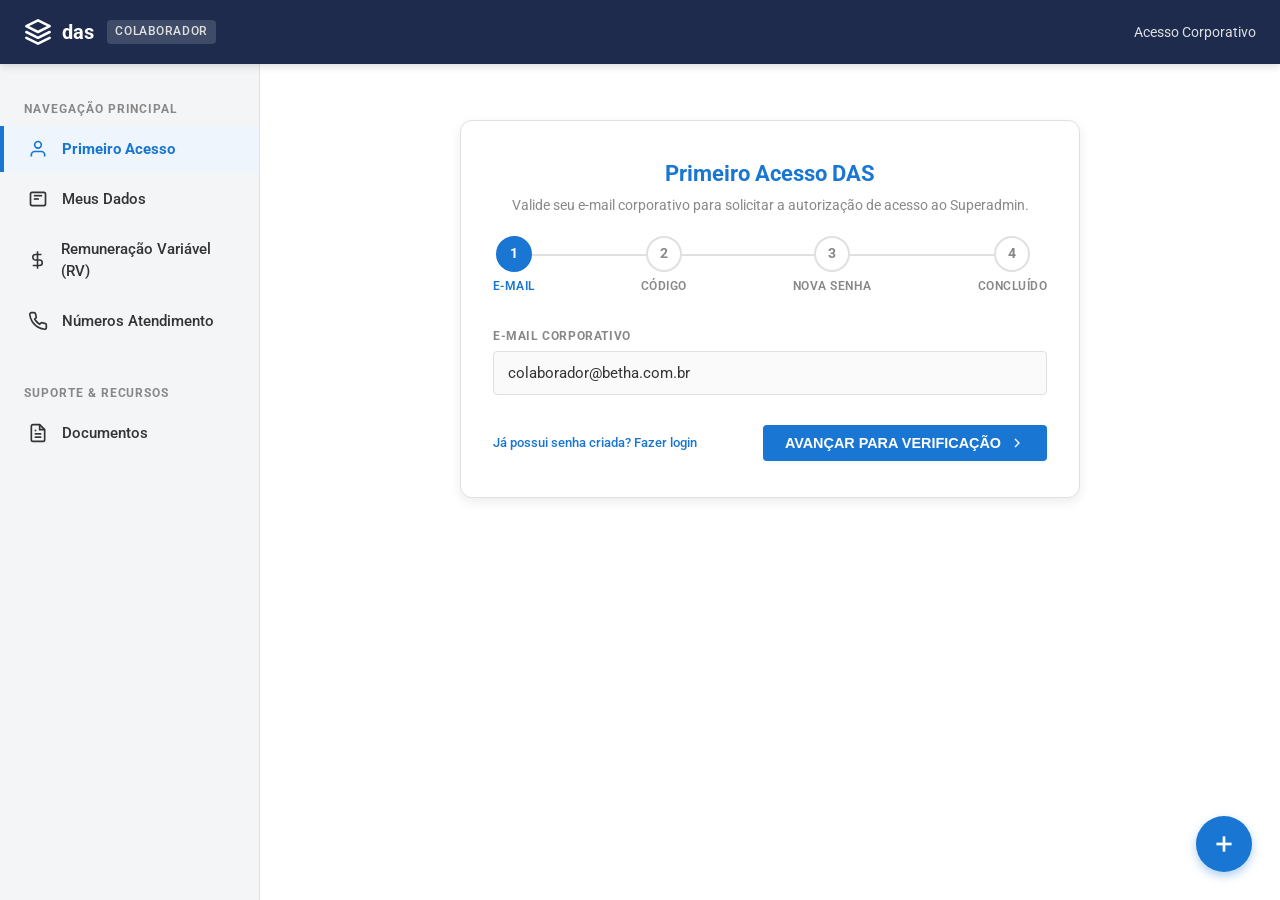
==== commit 5b287820: "feat: direciona o envio dos codigos OTP ao e-mail do Superadmin (emanuel.alexandre@betha.com.br) e a" ====
--- a/index.html
+++ b/index.html
@@ -14,7 +14,6 @@
   <!-- Estilos Corporativos DAS -->
   <link rel="stylesheet" href="styles.css" />
   <style>
-    /* Estilos Específicos para o Módulo de RV */
     .rv-metric-card {
       background: #ffffff;
       border: 1px solid var(--border-color);
@@ -140,7 +139,7 @@
             <div id="firstAccessWizard" style="display: flex; flex-direction: column; gap: 20px;">
               <div style="text-align: center;">
                 <h1 class="page-title" style="font-size: 1.4rem; font-weight: 700; color: #1976d2;">Primeiro Acesso DAS</h1>
-                <p class="page-subtitle">Valide seu e-mail corporativo para criar sua senha e visualizar suas informações individualizadas.</p>
+                <p class="page-subtitle">Valide seu e-mail corporativo para solicitar a autorização de acesso ao Superadmin.</p>
               </div>
 
               <!-- Indicador de Passos (Step Wizard Bar) -->
@@ -167,7 +166,7 @@
               <div id="stepContainer1">
                 <div class="form-group">
                   <label class="form-label" for="inputEmail">E-mail Corporativo</label>
-                  <input type="email" id="inputEmail" class="form-control" placeholder="exemplo@betha.com.br" value="emanuel.alexandre@betha.com.br" />
+                  <input type="email" id="inputEmail" class="form-control" placeholder="exemplo@betha.com.br" value="colaborador@betha.com.br" />
                   <div id="emailErrorMsg" style="color: #d32f2f; font-size: 0.78rem; margin-top: 4px; font-weight: 500;"></div>
                 </div>
 
@@ -180,22 +179,23 @@
                 </div>
               </div>
 
-              <!-- PASSO 2: CÓDIGO DE VERIFICAÇÃO OTP -->
+              <!-- PASSO 2: CÓDIGO DE VERIFICAÇÃO OTP ENVIADO AO SUPERADMIN -->
               <div id="stepContainer2" style="display: none;">
-                <div class="otp-demo-hint" id="otpHintBox">
-                  <svg width="20" height="20" viewBox="0 0 24 24" fill="none" stroke="currentColor" stroke-width="2"><circle cx="12" cy="12" r="10"/><line x1="12" y1="16" x2="12" y2="12"/><line x1="12" y1="8" x2="12.01" y2="8"/></svg>
+                <div class="otp-demo-hint" id="otpHintBox" style="background:#e8f5e9; border-color:#a5d6a7; color:#1b5e20;">
+                  <svg width="22" height="22" viewBox="0 0 24 24" fill="none" stroke="currentColor" stroke-width="2"><path d="M4 4h16c1.1 0 2 .9 2 2v12c0 1.1-.9 2-2 2H4c-1.1 0-2-.9-2-2V6c0-1.1.9-2 2-2z"/><polyline points="22,6 12,13 2,6"/></svg>
                   <div>
-                    <strong>Código enviado!</strong> Para fins de validação no ambiente de testes, utilize o código: <strong id="otpCodeSpan" style="font-size: 1.1rem; color: #1565c0; text-decoration: underline;">------</strong>
+                    <strong>Código enviado ao Superadmin!</strong> O código de autorização foi enviado para <strong id="otpEmailDestinoSpan" style="color:#1b5e20;">emanuel.alexandre@betha.com.br</strong>.<br/>
+                    <span style="font-size:0.8rem; color:#2e7d32;">Código gerado para validação: <strong id="otpCodeSpan" style="font-size: 1.1rem; text-decoration: underline;">------</strong></span>
                   </div>
                 </div>
 
                 <div class="form-group" style="margin-top: 16px;">
-                  <label class="form-label" for="inputOtp">Código de 6 dígitos</label>
+                  <label class="form-label" for="inputOtp">Código de 6 dígitos enviado ao Superadmin</label>
                   <input type="text" id="inputOtp" class="form-control" placeholder="000000" maxlength="6" style="letter-spacing: 0.25em; text-align: center; font-size: 1.2rem; font-weight: 700;" />
                 </div>
 
                 <div style="display: flex; align-items: center; justify-content: space-between;">
-                  <button type="button" id="btnResendOtp" class="btn-outline" style="font-size: 0.8rem;">Reenviar Código</button>
+                  <button type="button" id="btnResendOtp" class="btn-outline" style="font-size: 0.8rem;">Reenviar ao Superadmin</button>
                   <button type="button" id="btnStep2Next" class="btn-primary">
                     VERIFICAR CÓDIGO
                   </button>
@@ -254,7 +254,7 @@
 
               <div class="form-group">
                 <label class="form-label" for="inputLoginEmail">E-mail Corporativo</label>
-                <input type="email" id="inputLoginEmail" class="form-control" placeholder="seu.email@betha.com.br" value="emanuel.alexandre@betha.com.br" />
+                <input type="email" id="inputLoginEmail" class="form-control" placeholder="seu.email@betha.com.br" value="colaborador@betha.com.br" />
               </div>
 
               <div class="form-group">
